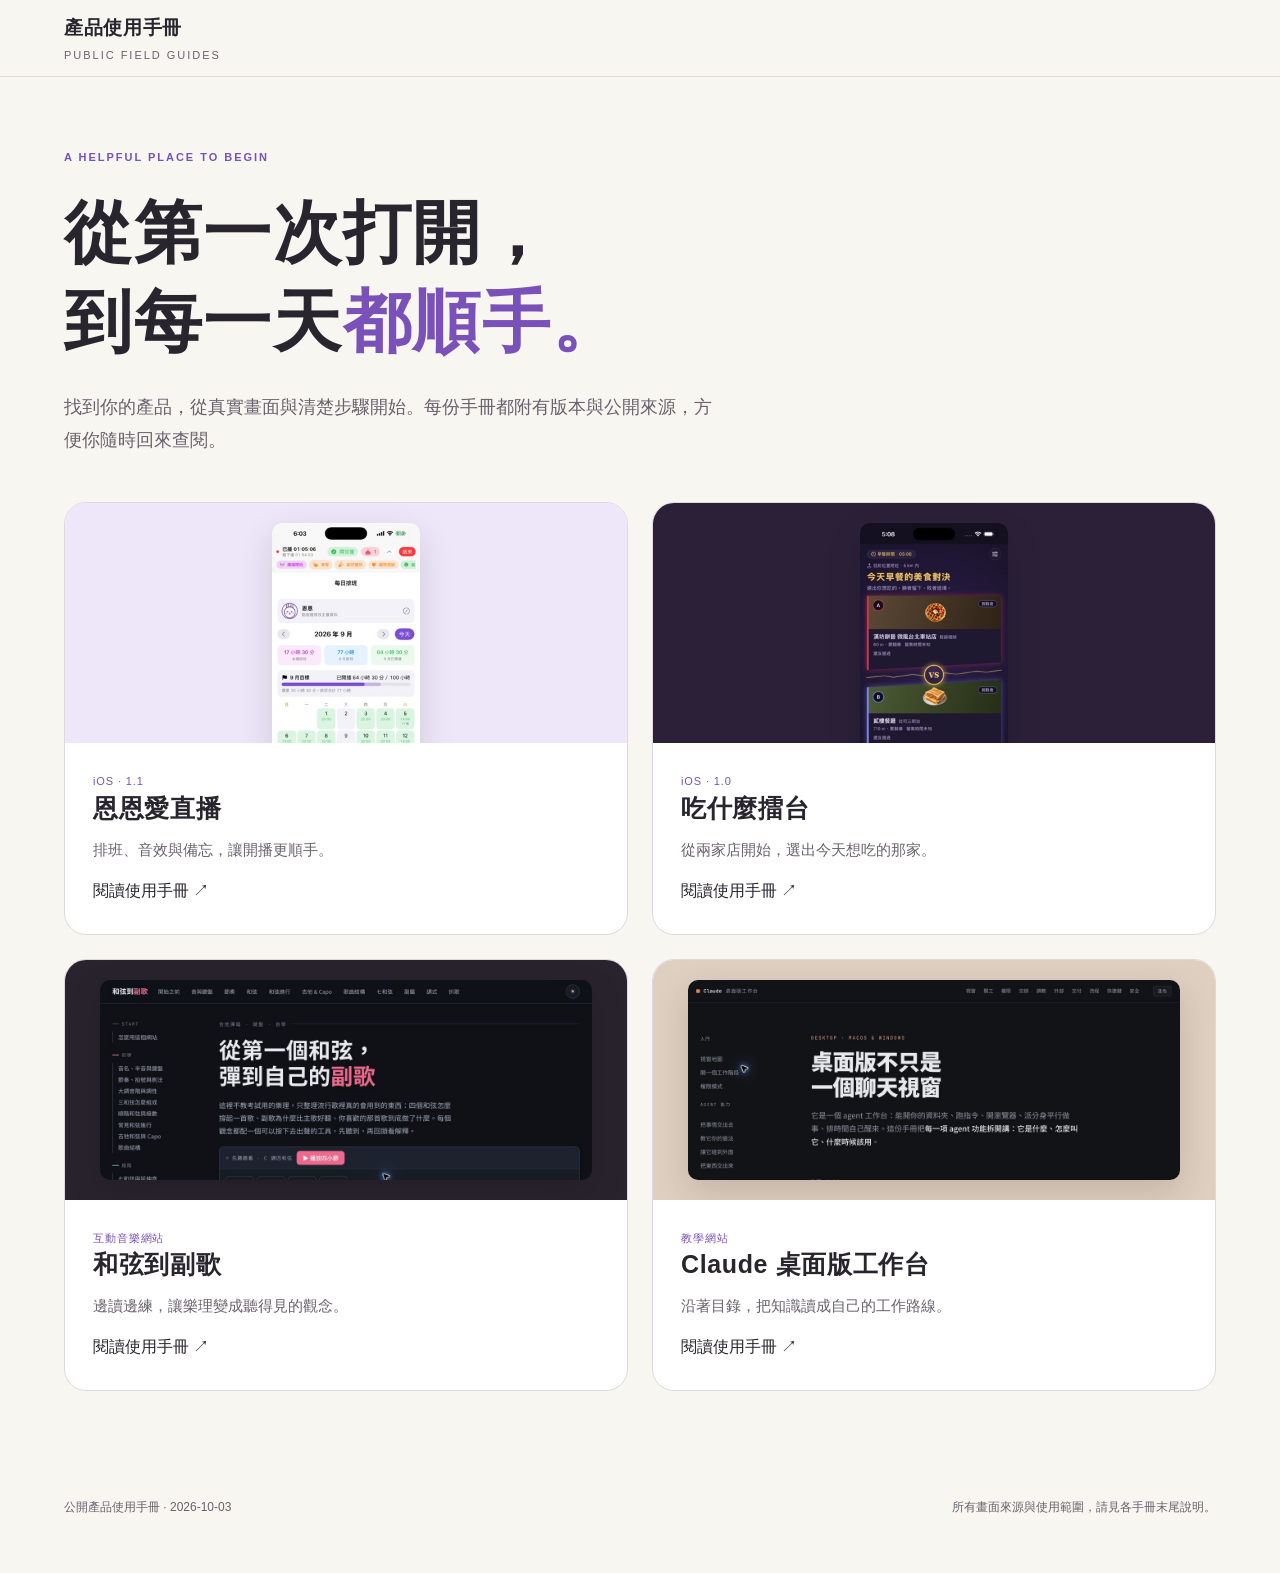
==== index.html @ d48c758a "Add illustrated manuals for four public products" ====
<!doctype html><html lang="zh-Hant"><head><meta charset="utf-8"><meta name="viewport" content="width=device-width,initial-scale=1"><title>公開產品使用手冊</title><link rel="stylesheet" href="assets/manual.css"></head><body class="index"><header><div class="wrap nav"><a class="brand" href="index.html">產品使用手冊<small>PUBLIC FIELD GUIDES</small></a></div></header><main class="wrap directory"><div class="eyebrow">A helpful place to begin</div><h1>從第一次打開，<br>到每一天<em>都順手。</em></h1><p>找到你的產品，從真實畫面與清楚步驟開始。每份手冊都附有版本與公開來源，方便你隨時回來查閱。</p><div class="directory-grid"><a class="product" href="livetools/user_manual.html"><div class="product-cover "><img src="livetools/assets/app-store-1.jpg" alt="恩恩愛直播公開產品畫面"></div><div class="product-body"><div class="pill">iOS · 1.1</div><h2>恩恩愛直播</h2><p>排班、音效與備忘，讓開播更順手。</p><span>閱讀使用手冊 ↗</span></div></a><a class="product" href="what-to-eat/user_manual.html"><div class="product-cover "><img src="what-to-eat/assets/app-store-1.jpg" alt="吃什麼擂台公開產品畫面"></div><div class="product-body"><div class="pill">iOS · 1.0</div><h2>吃什麼擂台</h2><p>從兩家店開始，選出今天想吃的那家。</p><span>閱讀使用手冊 ↗</span></div></a><a class="product" href="pop-music-site/user_manual.html"><div class="product-cover website"><img src="pop-music-site/assets/website-home.jpg" alt="和弦到副歌公開產品畫面"></div><div class="product-body"><div class="pill">互動音樂網站</div><h2>和弦到副歌</h2><p>邊讀邊練，讓樂理變成聽得見的觀念。</p><span>閱讀使用手冊 ↗</span></div></a><a class="product" href="claude-desktop-guide/user_manual.html"><div class="product-cover website"><img src="claude-desktop-guide/assets/website-home.jpg" alt="Claude 桌面版工作台公開產品畫面"></div><div class="product-body"><div class="pill">教學網站</div><h2>Claude 桌面版工作台</h2><p>沿著目錄，把知識讀成自己的工作路線。</p><span>閱讀使用手冊 ↗</span></div></a></div></main><footer class="wrap footer"><div>公開產品使用手冊 · 2026-10-03</div><div>所有畫面來源與使用範圍，請見各手冊末尾說明。</div></footer></body></html>
---- assets/manual.css ----
:root{--bg:#f8f6f1;--panel:#fff;--ink:#28252e;--muted:#69616d;--line:#ded9e1;--accent:#7951b8;--soft:#eee7f9;--button:#7951b8;--button-text:#fff;--radius:24px}*{box-sizing:border-box}html{scroll-behavior:smooth;scroll-padding-top:96px}body{margin:0;background:var(--bg);color:var(--ink);font:16px/1.85 -apple-system,BlinkMacSystemFont,"PingFang TC","Noto Sans TC",sans-serif}body.food{--bg:#161120;--panel:#21192f;--ink:#faf1dd;--muted:#c8bbd1;--line:#42334e;--accent:#f1c35b;--soft:#322438;--button:#f1c35b;--button-text:#261c30}body.music{--bg:#111219;--panel:#1b1e28;--ink:#f5f1ef;--muted:#bbbcc8;--line:#343540;--accent:#f07b9b;--soft:#33202d;--button:#f07b9b;--button-text:#20131a}body.guide{--bg:#f7f3eb;--panel:#fffdf8;--ink:#342d27;--muted:#6b6057;--line:#e0d6ca;--accent:#aa543b;--soft:#efdfd0;--button:#aa543b;--button-text:#fff}a{color:inherit;text-underline-offset:5px}a:hover{color:var(--accent)}a:focus-visible,summary:focus-visible{outline:3px solid var(--accent);outline-offset:5px}img{max-width:100%;height:auto;display:block}h1,h2,h3,p{margin:0}h1,h2,h3{line-height:1.3}h1{font-size:clamp(40px,5.3vw,70px);font-weight:650;letter-spacing:.025em}h1 em{font-style:normal;color:var(--accent)}h2{font-size:clamp(28px,3vw,42px);font-weight:600;letter-spacing:.025em}h3{font-size:22px;font-weight:600}p{color:var(--muted)}.wrap{max-width:1240px;margin:auto;padding:0 44px}.skip{position:absolute;left:12px;top:-80px}.skip:focus{top:12px;z-index:99;background:var(--panel);padding:8px}header{border-bottom:1px solid var(--line);background:var(--bg);position:sticky;top:0;z-index:10}.nav{display:flex;align-items:center;justify-content:space-between;min-height:76px;gap:20px}.brand{font-weight:700;text-decoration:none;font-size:19px;letter-spacing:.035em}.brand small{font-size:11px;font-weight:400;color:var(--muted);display:block;letter-spacing:.18em}.navlinks{display:flex;gap:24px;font-size:13px}.navlinks a{text-decoration:none}.eyebrow{font-size:11px;letter-spacing:.18em;font-weight:700;color:var(--accent);text-transform:uppercase;margin-bottom:22px}.hero{display:grid;grid-template-columns:1.25fr .75fr;gap:60px;align-items:center;padding:75px 0}.hero.wide{grid-template-columns:1fr;padding-bottom:50px;gap:35px}.hero.wide .lede{max-width:660px}.lede{max-width:520px;font-size:18px;margin-top:28px}.actions{display:flex;flex-wrap:wrap;align-items:center;gap:23px;margin-top:30px}.button{display:inline-block;border-radius:99px;background:var(--button);color:var(--button-text);text-decoration:none;padding:12px 23px;font-size:14px;font-weight:600}.button:hover{color:var(--button-text);filter:brightness(1.1)}.text-link{font-size:14px}.hero-stage{border-radius:180px 180px 26px 26px;background:linear-gradient(155deg,var(--soft),var(--panel));padding:30px;display:flex;justify-content:center;position:relative}.hero-stage:before{content:"✦";position:absolute;left:18px;top:35px;font-size:55px;color:var(--accent)}.phone{width:235px;border-radius:30px;overflow:hidden;border:5px solid var(--panel);box-shadow:0 25px 55px #0003}.hero-stage .phone{transform:rotate(3deg)}figure{margin:0}figcaption{font-size:12px;color:var(--muted);margin-top:16px;line-height:1.6}.meta{padding:22px 0;border-top:1px solid var(--line);border-bottom:1px solid var(--line);display:flex;gap:24px;justify-content:space-between;font-size:12px;color:var(--muted)}.meta strong{color:var(--ink)}.section{padding:76px 0;border-bottom:1px solid var(--line)}.section-title{display:flex;align-items:flex-end;justify-content:space-between;gap:45px;margin-bottom:35px}.section-title p{max-width:410px}.cards{display:grid;grid-template-columns:repeat(3,1fr);gap:20px}.card{padding:28px;background:var(--panel);border:1px solid var(--line);border-radius:var(--radius)}.card .num{font-size:12px;color:var(--accent);letter-spacing:.15em;margin-bottom:21px}.card h3{font-size:20px}.card p{margin-top:14px;font-size:15px}.flow{display:grid;grid-template-columns:.9fr 1.1fr;gap:70px;align-items:center;margin:55px 0}.flow.reverse{grid-template-columns:1.1fr .9fr}.flow.reverse figure{order:2}.shot{background:var(--soft);padding:30px;border-radius:var(--radius);display:flex;flex-direction:column;align-items:center}.shot .phone{width:245px}.flow p{margin-top:18px}.steps{list-style:none;counter-reset:step;padding:0;margin:24px 0}.steps li{counter-increment:step;border-bottom:1px solid var(--line);padding:13px 0 13px 42px;position:relative;font-size:15px}.steps li:before{content:counter(step);background:var(--soft);color:var(--accent);position:absolute;left:0;top:16px;width:25px;height:25px;line-height:25px;text-align:center;border-radius:50%;font-size:12px;font-weight:700}.note{background:var(--soft);border-left:3px solid var(--accent);padding:19px 23px;border-radius:0 12px 12px 0;font-size:14px;margin:25px 0 0}.feature-grid{display:grid;grid-template-columns:repeat(2,1fr);gap:20px}.feature-grid p{font-size:15px;margin-top:12px}.feature-grid h3{font-size:19px}.browser-shot{border:1px solid var(--line);border-radius:16px;overflow:hidden;box-shadow:0 24px 65px #0002}.browser-label{background:var(--panel);font-size:11px;color:var(--muted);padding:10px 16px;letter-spacing:.1em;border-bottom:1px solid var(--line)}.browser-shot img{width:100%}.wide-image{margin:30px 0}.reference{background:var(--soft);border-radius:var(--radius);padding:35px;margin-top:30px}.reference h3{margin-bottom:15px}.faq{max-width:880px}details{padding:22px 0;border-bottom:1px solid var(--line)}summary{font-size:18px;font-weight:600;cursor:pointer}details p{padding-top:16px;font-size:15px}.sources{font-size:13px;line-height:1.9}.sources p{margin:12px 0}.sources a{margin-right:18px}.footer{padding:35px 0 55px;display:flex;justify-content:space-between;gap:25px;font-size:12px;color:var(--muted)}.footer strong{font-size:15px;color:var(--ink)}.directory{padding:70px 0}.directory h1{max-width:820px}.directory>p{font-size:18px;margin:25px 0 45px;max-width:660px}.directory-grid{display:grid;grid-template-columns:1fr 1fr;gap:24px}.product{border:1px solid var(--line);border-radius:22px;background:var(--panel);overflow:hidden;text-decoration:none}.product-cover{height:240px;background:var(--soft);overflow:hidden;padding:20px 35px;display:flex;justify-content:center}.product-cover img{object-fit:cover;object-position:top;max-width:100%;height:320px;box-shadow:0 12px 35px #0002;border-radius:10px}.product-cover.website img{width:100%;height:100%;object-fit:cover;object-position:top}.product-body{padding:28px}.product-body h2{font-size:25px}.product-body p{font-size:15px;margin:12px 0}.pill{font-size:11px;letter-spacing:.08em;color:var(--accent)}.index .product:nth-child(2){--soft:#2b2038}.index .product:nth-child(3){--soft:#29232e}.index .product:nth-child(4){--soft:#dfcfc0}@media(max-width:760px){.wrap{padding:0 22px}.nav{padding-top:12px;padding-bottom:12px;min-height:84px;flex-wrap:wrap;gap:10px}.navlinks{gap:21px;font-size:12px}.brand{font-size:17px}.brand small{display:inline;margin-left:8px;font-size:10px}.hero{grid-template-columns:1fr;padding:50px 0;gap:35px}h1{font-size:44px}.hero-stage{max-width:360px;width:100%;margin:auto}.hero-stage .phone{width:215px}.lede{font-size:17px}.meta{flex-direction:column;gap:8px}.section{padding:55px 0}.section-title{display:block}.section-title p{margin-top:20px}.cards,.feature-grid,.directory-grid{grid-template-columns:1fr}.flow,.flow.reverse{grid-template-columns:1fr;gap:28px;margin:40px 0}.flow.reverse figure{order:0}.card{padding:25px}.shot{padding:26px}.footer{flex-direction:column}.browser-label{font-size:9px}.reference{padding:25px}.directory{padding-top:50px}.product-cover{height:230px}.sources a{display:inline-block;margin-bottom:10px}.hero.wide{padding-bottom:40px}}@media(prefers-reduced-motion:reduce){html{scroll-behavior:auto}}@media print{header,.actions,.navlinks{display:none}.section{padding:25px 0}.hero{padding:20px 0}.card,.flow,figure{break-inside:avoid}body{background:#fff;color:#111}.phone{width:150px}}
.wrap.directory,.wrap.footer{padding-left:44px;padding-right:44px}@media(max-width:760px){.wrap.directory,.wrap.footer{padding-left:22px;padding-right:22px}}
@media(max-width:760px){h1{font-size:38px;text-wrap:balance}}
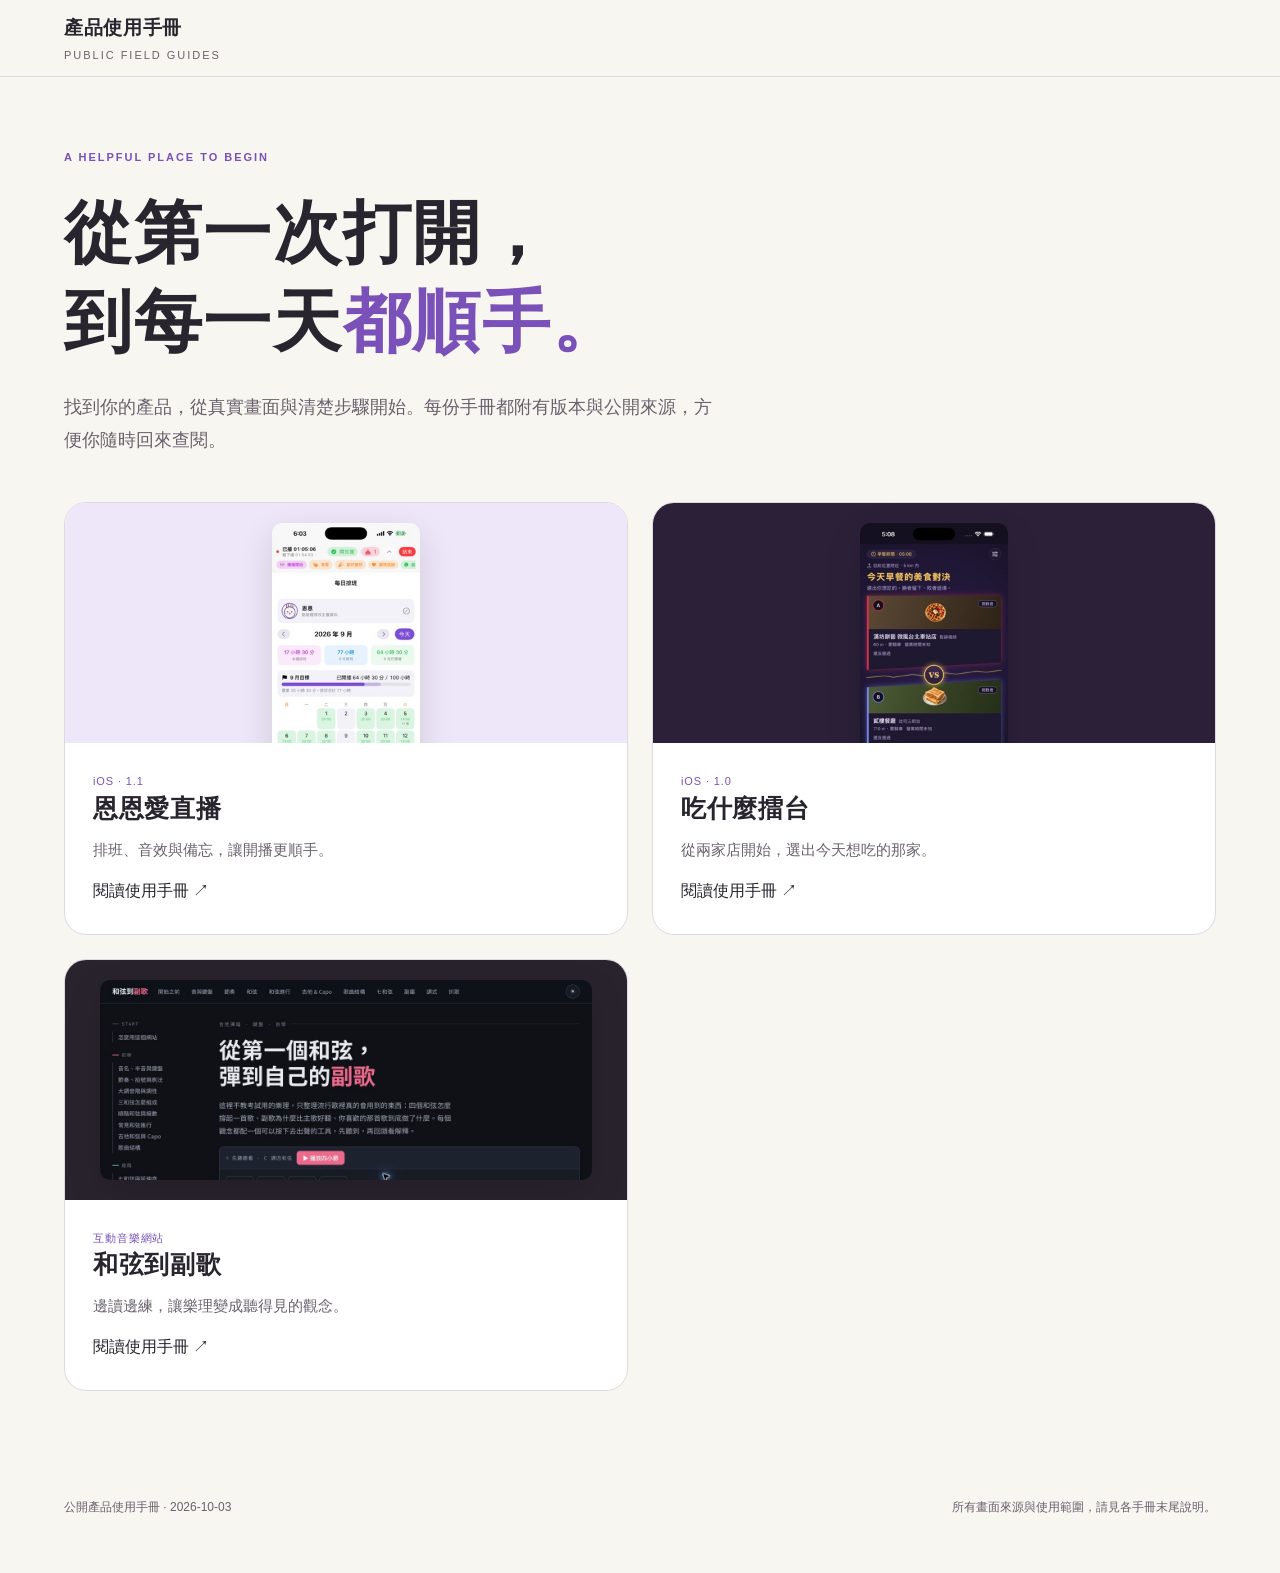
==== commit b4b52499: "Exclude unrelated Claude tutorial from published product manuals" ====
--- a/index.html
+++ b/index.html
@@ -1 +1 @@
-<!doctype html><html lang="zh-Hant"><head><meta charset="utf-8"><meta name="viewport" content="width=device-width,initial-scale=1"><title>公開產品使用手冊</title><link rel="stylesheet" href="assets/manual.css"></head><body class="index"><header><div class="wrap nav"><a class="brand" href="index.html">產品使用手冊<small>PUBLIC FIELD GUIDES</small></a></div></header><main class="wrap directory"><div class="eyebrow">A helpful place to begin</div><h1>從第一次打開，<br>到每一天<em>都順手。</em></h1><p>找到你的產品，從真實畫面與清楚步驟開始。每份手冊都附有版本與公開來源，方便你隨時回來查閱。</p><div class="directory-grid"><a class="product" href="livetools/user_manual.html"><div class="product-cover "><img src="livetools/assets/app-store-1.jpg" alt="恩恩愛直播公開產品畫面"></div><div class="product-body"><div class="pill">iOS · 1.1</div><h2>恩恩愛直播</h2><p>排班、音效與備忘，讓開播更順手。</p><span>閱讀使用手冊 ↗</span></div></a><a class="product" href="what-to-eat/user_manual.html"><div class="product-cover "><img src="what-to-eat/assets/app-store-1.jpg" alt="吃什麼擂台公開產品畫面"></div><div class="product-body"><div class="pill">iOS · 1.0</div><h2>吃什麼擂台</h2><p>從兩家店開始，選出今天想吃的那家。</p><span>閱讀使用手冊 ↗</span></div></a><a class="product" href="pop-music-site/user_manual.html"><div class="product-cover website"><img src="pop-music-site/assets/website-home.jpg" alt="和弦到副歌公開產品畫面"></div><div class="product-body"><div class="pill">互動音樂網站</div><h2>和弦到副歌</h2><p>邊讀邊練，讓樂理變成聽得見的觀念。</p><span>閱讀使用手冊 ↗</span></div></a><a class="product" href="claude-desktop-guide/user_manual.html"><div class="product-cover website"><img src="claude-desktop-guide/assets/website-home.jpg" alt="Claude 桌面版工作台公開產品畫面"></div><div class="product-body"><div class="pill">教學網站</div><h2>Claude 桌面版工作台</h2><p>沿著目錄，把知識讀成自己的工作路線。</p><span>閱讀使用手冊 ↗</span></div></a></div></main><footer class="wrap footer"><div>公開產品使用手冊 · 2026-10-03</div><div>所有畫面來源與使用範圍，請見各手冊末尾說明。</div></footer></body></html>+<!doctype html><html lang="zh-Hant"><head><meta charset="utf-8"><meta name="viewport" content="width=device-width,initial-scale=1"><title>公開產品使用手冊</title><link rel="stylesheet" href="assets/manual.css"></head><body class="index"><header><div class="wrap nav"><a class="brand" href="index.html">產品使用手冊<small>PUBLIC FIELD GUIDES</small></a></div></header><main class="wrap directory"><div class="eyebrow">A helpful place to begin</div><h1>從第一次打開，<br>到每一天<em>都順手。</em></h1><p>找到你的產品，從真實畫面與清楚步驟開始。每份手冊都附有版本與公開來源，方便你隨時回來查閱。</p><div class="directory-grid"><a class="product" href="livetools/user_manual.html"><div class="product-cover "><img src="livetools/assets/app-store-1.jpg" alt="恩恩愛直播公開產品畫面"></div><div class="product-body"><div class="pill">iOS · 1.1</div><h2>恩恩愛直播</h2><p>排班、音效與備忘，讓開播更順手。</p><span>閱讀使用手冊 ↗</span></div></a><a class="product" href="what-to-eat/user_manual.html"><div class="product-cover "><img src="what-to-eat/assets/app-store-1.jpg" alt="吃什麼擂台公開產品畫面"></div><div class="product-body"><div class="pill">iOS · 1.0</div><h2>吃什麼擂台</h2><p>從兩家店開始，選出今天想吃的那家。</p><span>閱讀使用手冊 ↗</span></div></a><a class="product" href="pop-music-site/user_manual.html"><div class="product-cover website"><img src="pop-music-site/assets/website-home.jpg" alt="和弦到副歌公開產品畫面"></div><div class="product-body"><div class="pill">互動音樂網站</div><h2>和弦到副歌</h2><p>邊讀邊練，讓樂理變成聽得見的觀念。</p><span>閱讀使用手冊 ↗</span></div></a></div></main><footer class="wrap footer"><div>公開產品使用手冊 · 2026-10-03</div><div>所有畫面來源與使用範圍，請見各手冊末尾說明。</div></footer></body></html>
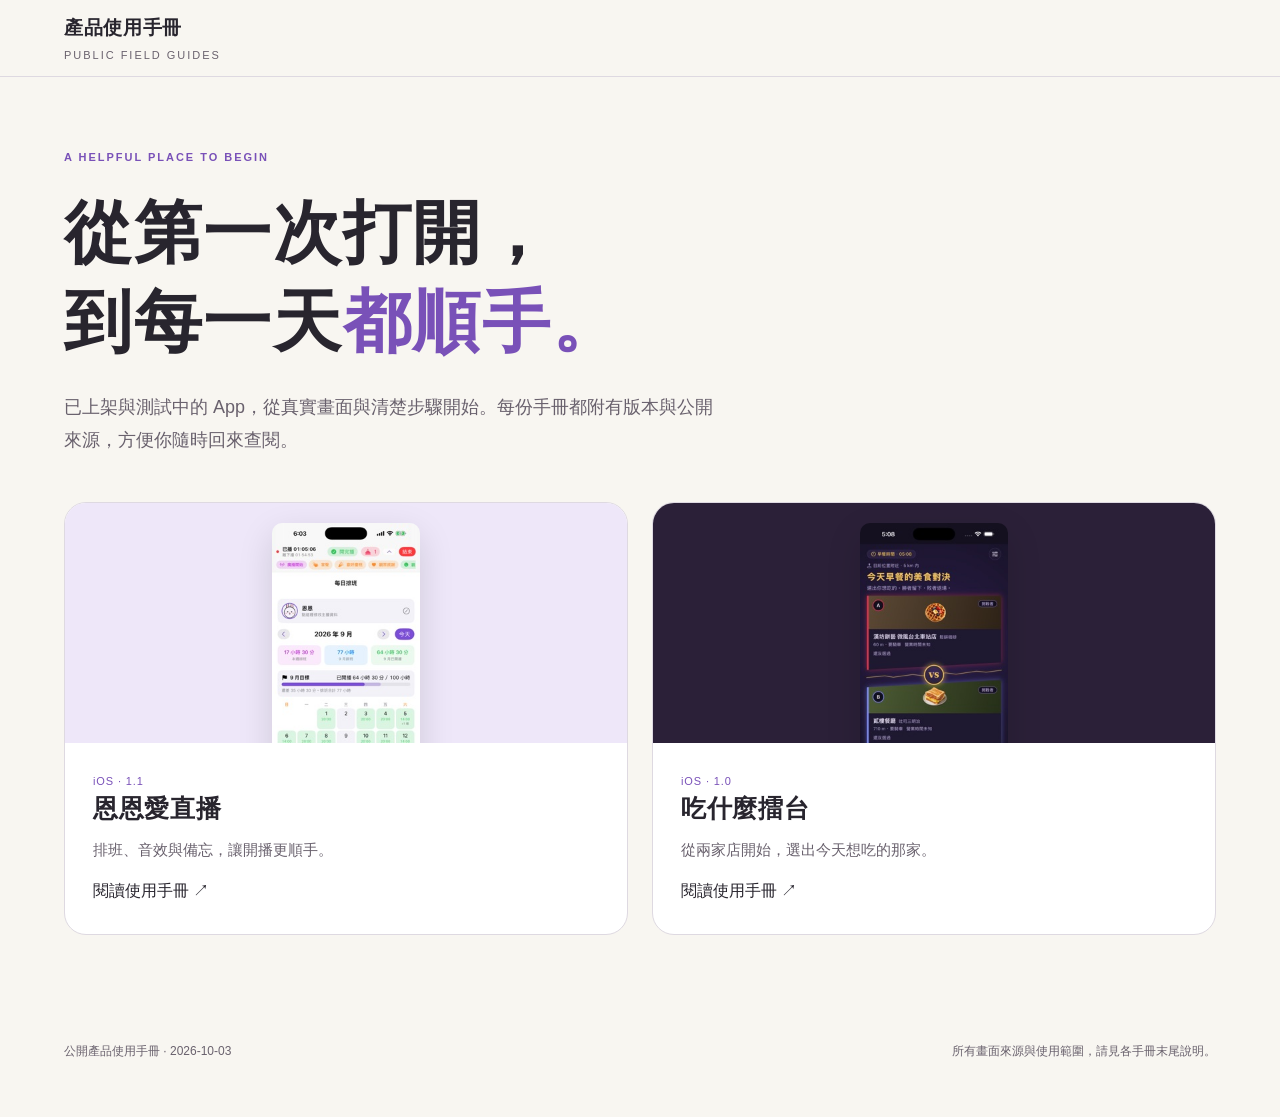
==== commit bfcf7408: "Limit published catalog to App Store and TestFlight apps" ====
--- a/index.html
+++ b/index.html
@@ -1 +1 @@
-<!doctype html><html lang="zh-Hant"><head><meta charset="utf-8"><meta name="viewport" content="width=device-width,initial-scale=1"><title>公開產品使用手冊</title><link rel="stylesheet" href="assets/manual.css"></head><body class="index"><header><div class="wrap nav"><a class="brand" href="index.html">產品使用手冊<small>PUBLIC FIELD GUIDES</small></a></div></header><main class="wrap directory"><div class="eyebrow">A helpful place to begin</div><h1>從第一次打開，<br>到每一天<em>都順手。</em></h1><p>找到你的產品，從真實畫面與清楚步驟開始。每份手冊都附有版本與公開來源，方便你隨時回來查閱。</p><div class="directory-grid"><a class="product" href="livetools/user_manual.html"><div class="product-cover "><img src="livetools/assets/app-store-1.jpg" alt="恩恩愛直播公開產品畫面"></div><div class="product-body"><div class="pill">iOS · 1.1</div><h2>恩恩愛直播</h2><p>排班、音效與備忘，讓開播更順手。</p><span>閱讀使用手冊 ↗</span></div></a><a class="product" href="what-to-eat/user_manual.html"><div class="product-cover "><img src="what-to-eat/assets/app-store-1.jpg" alt="吃什麼擂台公開產品畫面"></div><div class="product-body"><div class="pill">iOS · 1.0</div><h2>吃什麼擂台</h2><p>從兩家店開始，選出今天想吃的那家。</p><span>閱讀使用手冊 ↗</span></div></a><a class="product" href="pop-music-site/user_manual.html"><div class="product-cover website"><img src="pop-music-site/assets/website-home.jpg" alt="和弦到副歌公開產品畫面"></div><div class="product-body"><div class="pill">互動音樂網站</div><h2>和弦到副歌</h2><p>邊讀邊練，讓樂理變成聽得見的觀念。</p><span>閱讀使用手冊 ↗</span></div></a></div></main><footer class="wrap footer"><div>公開產品使用手冊 · 2026-10-03</div><div>所有畫面來源與使用範圍，請見各手冊末尾說明。</div></footer></body></html>+<!doctype html><html lang="zh-Hant"><head><meta charset="utf-8"><meta name="viewport" content="width=device-width,initial-scale=1"><title>公開產品使用手冊</title><link rel="stylesheet" href="assets/manual.css"></head><body class="index"><header><div class="wrap nav"><a class="brand" href="index.html">產品使用手冊<small>PUBLIC FIELD GUIDES</small></a></div></header><main class="wrap directory"><div class="eyebrow">A helpful place to begin</div><h1>從第一次打開，<br>到每一天<em>都順手。</em></h1><p>已上架與測試中的 App，從真實畫面與清楚步驟開始。每份手冊都附有版本與公開來源，方便你隨時回來查閱。</p><div class="directory-grid"><a class="product" href="livetools/user_manual.html"><div class="product-cover "><img src="livetools/assets/app-store-1.jpg" alt="恩恩愛直播公開產品畫面"></div><div class="product-body"><div class="pill">iOS · 1.1</div><h2>恩恩愛直播</h2><p>排班、音效與備忘，讓開播更順手。</p><span>閱讀使用手冊 ↗</span></div></a><a class="product" href="what-to-eat/user_manual.html"><div class="product-cover "><img src="what-to-eat/assets/app-store-1.jpg" alt="吃什麼擂台公開產品畫面"></div><div class="product-body"><div class="pill">iOS · 1.0</div><h2>吃什麼擂台</h2><p>從兩家店開始，選出今天想吃的那家。</p><span>閱讀使用手冊 ↗</span></div></a></div></main><footer class="wrap footer"><div>公開產品使用手冊 · 2026-10-03</div><div>所有畫面來源與使用範圍，請見各手冊末尾說明。</div></footer></body></html>
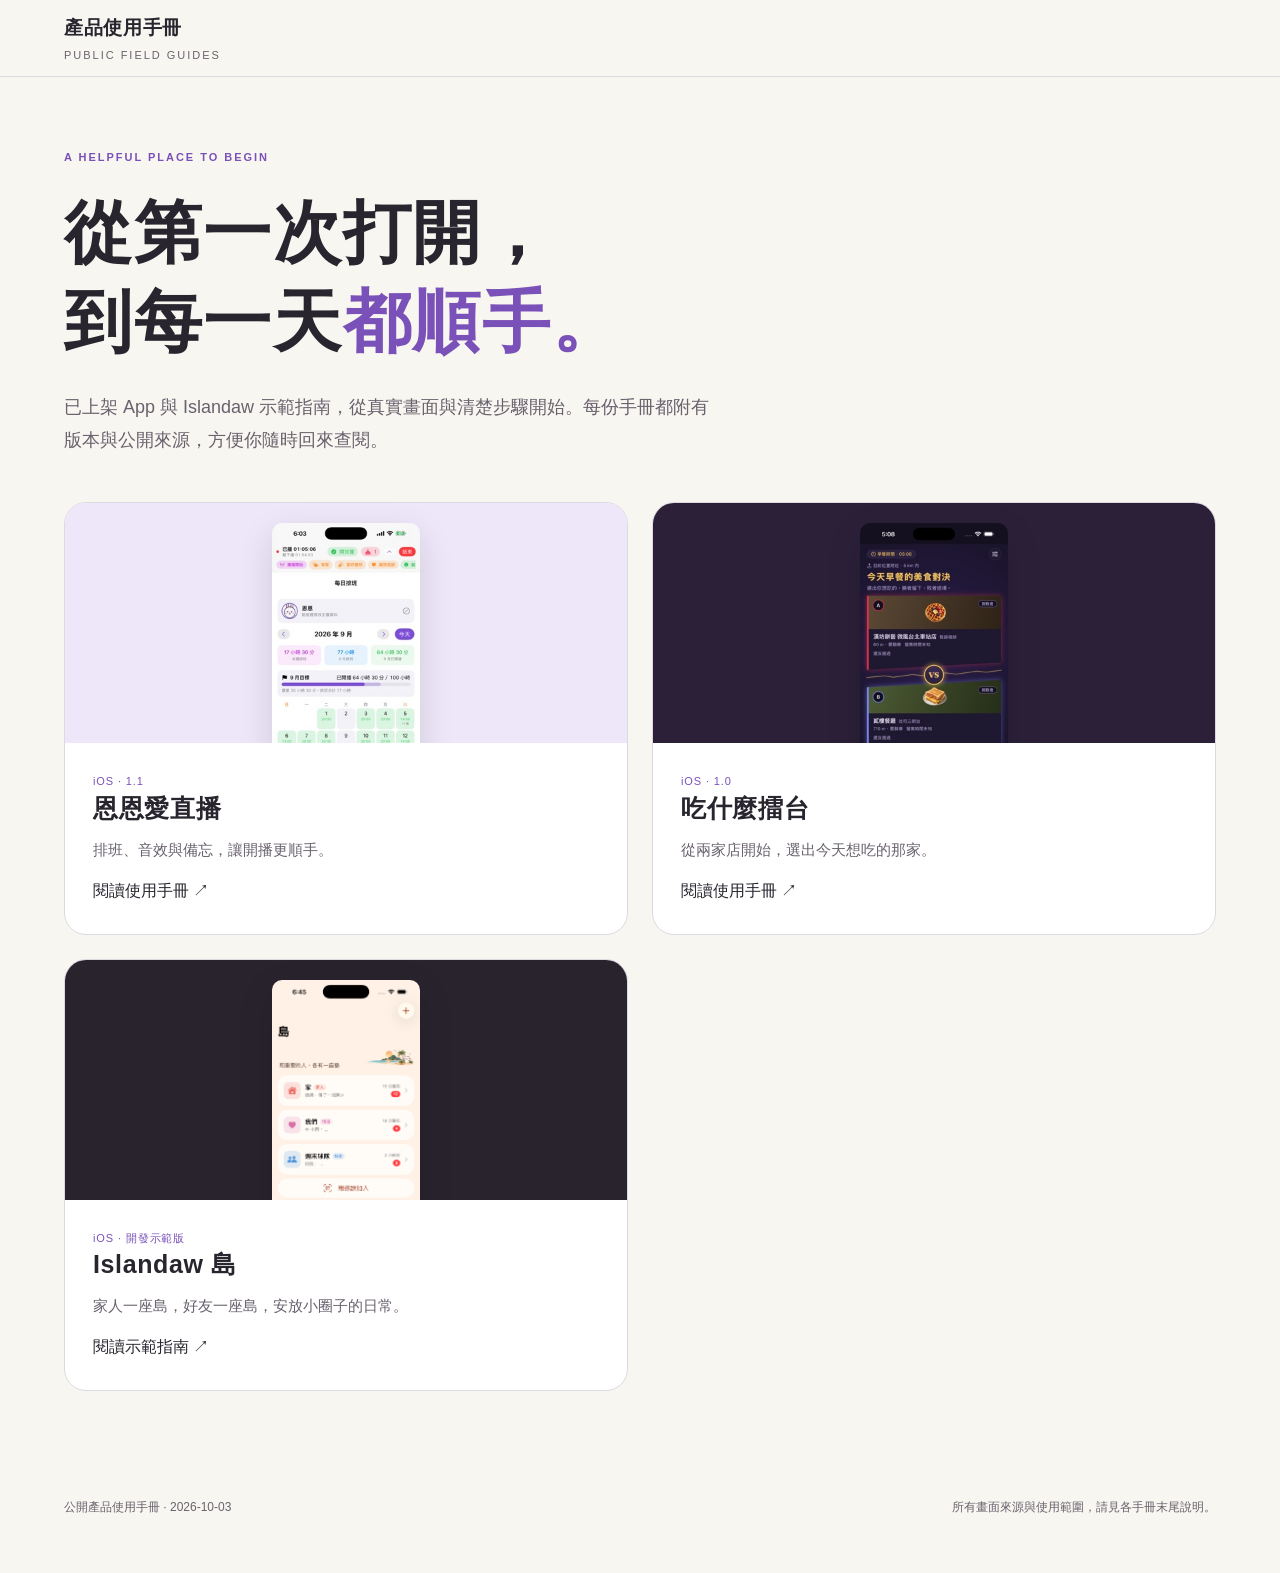
==== commit 861e44dd: "Add Islandaw demo manual with real simulator screenshots" ====
--- a/index.html
+++ b/index.html
@@ -1 +1 @@
-<!doctype html><html lang="zh-Hant"><head><meta charset="utf-8"><meta name="viewport" content="width=device-width,initial-scale=1"><title>公開產品使用手冊</title><link rel="stylesheet" href="assets/manual.css"></head><body class="index"><header><div class="wrap nav"><a class="brand" href="index.html">產品使用手冊<small>PUBLIC FIELD GUIDES</small></a></div></header><main class="wrap directory"><div class="eyebrow">A helpful place to begin</div><h1>從第一次打開，<br>到每一天<em>都順手。</em></h1><p>已上架與測試中的 App，從真實畫面與清楚步驟開始。每份手冊都附有版本與公開來源，方便你隨時回來查閱。</p><div class="directory-grid"><a class="product" href="livetools/user_manual.html"><div class="product-cover "><img src="livetools/assets/app-store-1.jpg" alt="恩恩愛直播公開產品畫面"></div><div class="product-body"><div class="pill">iOS · 1.1</div><h2>恩恩愛直播</h2><p>排班、音效與備忘，讓開播更順手。</p><span>閱讀使用手冊 ↗</span></div></a><a class="product" href="what-to-eat/user_manual.html"><div class="product-cover "><img src="what-to-eat/assets/app-store-1.jpg" alt="吃什麼擂台公開產品畫面"></div><div class="product-body"><div class="pill">iOS · 1.0</div><h2>吃什麼擂台</h2><p>從兩家店開始，選出今天想吃的那家。</p><span>閱讀使用手冊 ↗</span></div></a></div></main><footer class="wrap footer"><div>公開產品使用手冊 · 2026-10-03</div><div>所有畫面來源與使用範圍，請見各手冊末尾說明。</div></footer></body></html>+<!doctype html><html lang="zh-Hant"><head><meta charset="utf-8"><meta name="viewport" content="width=device-width,initial-scale=1"><title>公開產品使用手冊</title><link rel="stylesheet" href="assets/manual.css"></head><body class="index"><header><div class="wrap nav"><a class="brand" href="index.html">產品使用手冊<small>PUBLIC FIELD GUIDES</small></a></div></header><main class="wrap directory"><div class="eyebrow">A helpful place to begin</div><h1>從第一次打開，<br>到每一天<em>都順手。</em></h1><p>已上架 App 與 Islandaw 示範指南，從真實畫面與清楚步驟開始。每份手冊都附有版本與公開來源，方便你隨時回來查閱。</p><div class="directory-grid"><a class="product" href="livetools/user_manual.html"><div class="product-cover "><img src="livetools/assets/app-store-1.jpg" alt="恩恩愛直播公開產品畫面"></div><div class="product-body"><div class="pill">iOS · 1.1</div><h2>恩恩愛直播</h2><p>排班、音效與備忘，讓開播更順手。</p><span>閱讀使用手冊 ↗</span></div></a><a class="product" href="what-to-eat/user_manual.html"><div class="product-cover "><img src="what-to-eat/assets/app-store-1.jpg" alt="吃什麼擂台公開產品畫面"></div><div class="product-body"><div class="pill">iOS · 1.0</div><h2>吃什麼擂台</h2><p>從兩家店開始，選出今天想吃的那家。</p><span>閱讀使用手冊 ↗</span></div></a><a class="product" href="islandaw/user_manual.html"><div class="product-cover"><img src="islandaw/assets/islands.png" alt="Islandaw 島列表示範畫面"></div><div class="product-body"><div class="pill">iOS · 開發示範版</div><h2>Islandaw 島</h2><p>家人一座島，好友一座島，安放小圈子的日常。</p><span>閱讀示範指南 ↗</span></div></a></div></main><footer class="wrap footer"><div>公開產品使用手冊 · 2026-10-03</div><div>所有畫面來源與使用範圍，請見各手冊末尾說明。</div></footer></body></html>
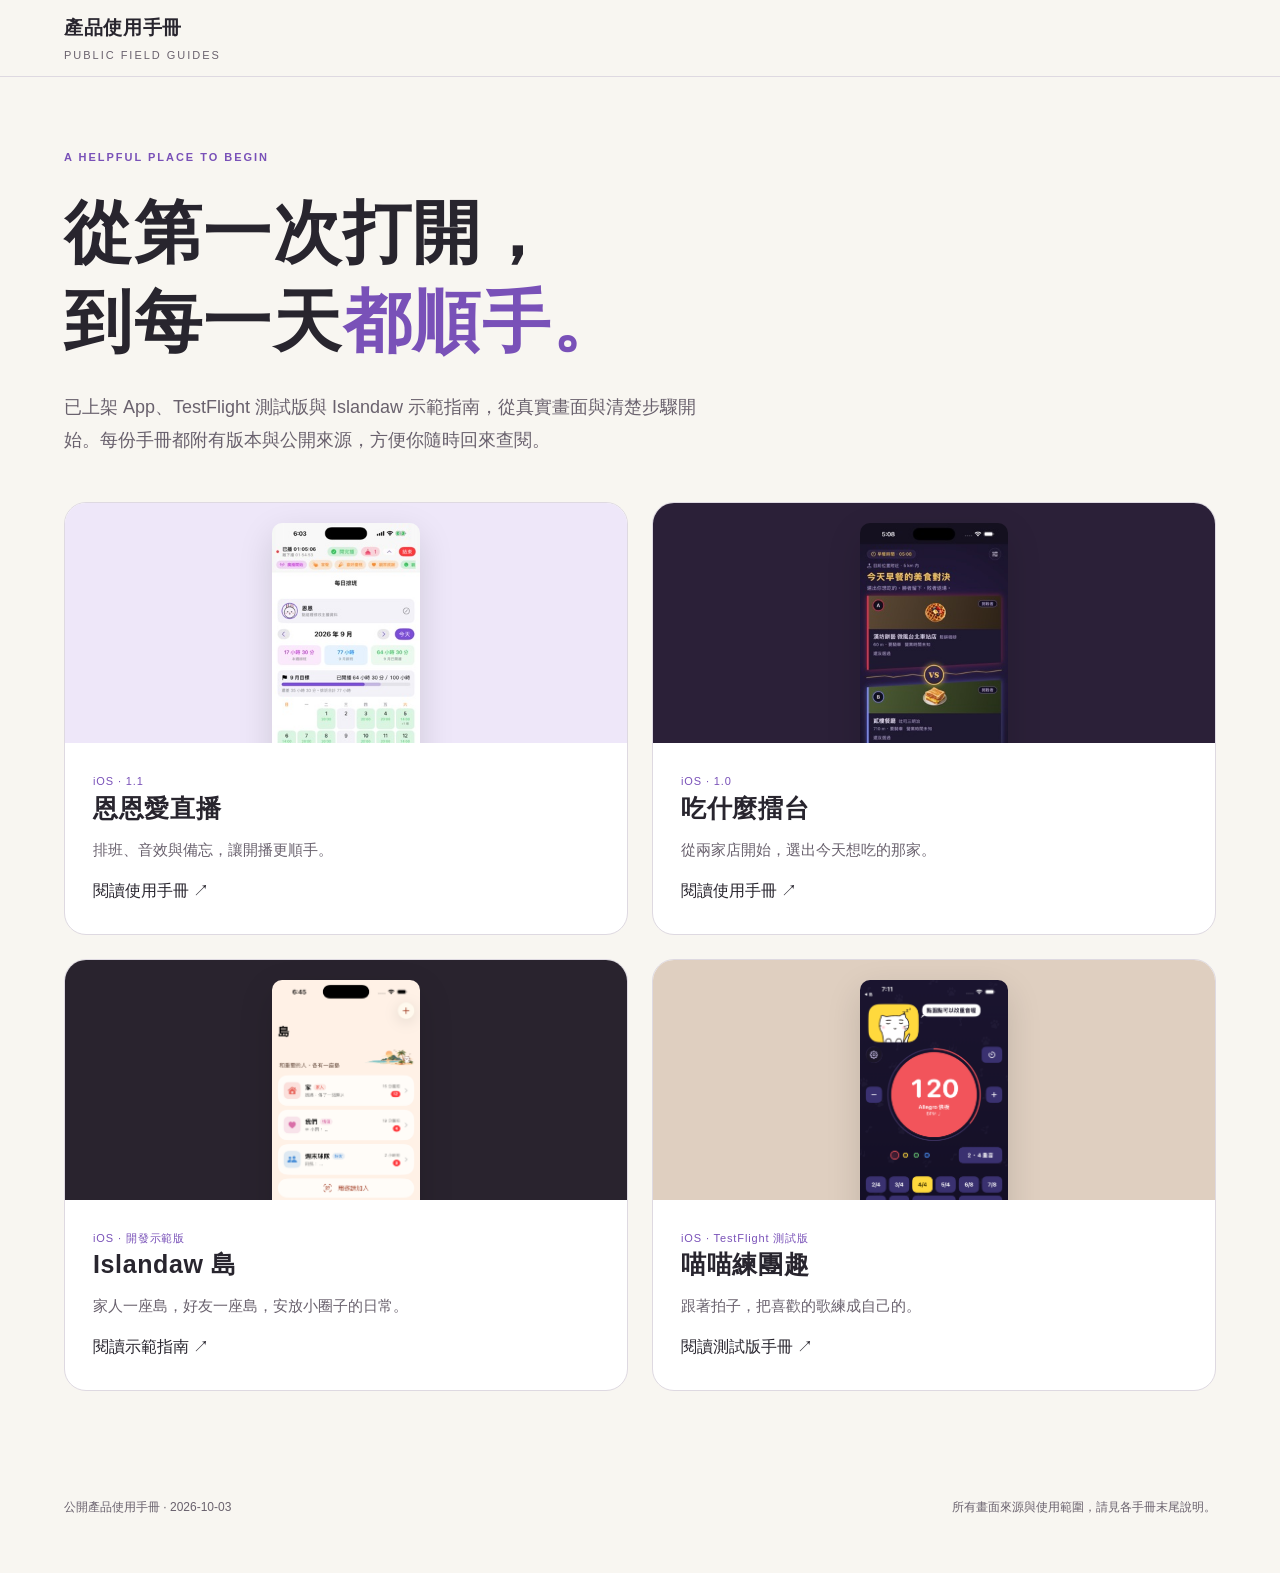
==== commit dbe0a5da: "Publish HelloMusic TestFlight guide with verified beta screenshots" ====
--- a/index.html
+++ b/index.html
@@ -1 +1 @@
-<!doctype html><html lang="zh-Hant"><head><meta charset="utf-8"><meta name="viewport" content="width=device-width,initial-scale=1"><title>公開產品使用手冊</title><link rel="stylesheet" href="assets/manual.css"></head><body class="index"><header><div class="wrap nav"><a class="brand" href="index.html">產品使用手冊<small>PUBLIC FIELD GUIDES</small></a></div></header><main class="wrap directory"><div class="eyebrow">A helpful place to begin</div><h1>從第一次打開，<br>到每一天<em>都順手。</em></h1><p>已上架 App 與 Islandaw 示範指南，從真實畫面與清楚步驟開始。每份手冊都附有版本與公開來源，方便你隨時回來查閱。</p><div class="directory-grid"><a class="product" href="livetools/user_manual.html"><div class="product-cover "><img src="livetools/assets/app-store-1.jpg" alt="恩恩愛直播公開產品畫面"></div><div class="product-body"><div class="pill">iOS · 1.1</div><h2>恩恩愛直播</h2><p>排班、音效與備忘，讓開播更順手。</p><span>閱讀使用手冊 ↗</span></div></a><a class="product" href="what-to-eat/user_manual.html"><div class="product-cover "><img src="what-to-eat/assets/app-store-1.jpg" alt="吃什麼擂台公開產品畫面"></div><div class="product-body"><div class="pill">iOS · 1.0</div><h2>吃什麼擂台</h2><p>從兩家店開始，選出今天想吃的那家。</p><span>閱讀使用手冊 ↗</span></div></a><a class="product" href="islandaw/user_manual.html"><div class="product-cover"><img src="islandaw/assets/islands.png" alt="Islandaw 島列表示範畫面"></div><div class="product-body"><div class="pill">iOS · 開發示範版</div><h2>Islandaw 島</h2><p>家人一座島，好友一座島，安放小圈子的日常。</p><span>閱讀示範指南 ↗</span></div></a></div></main><footer class="wrap footer"><div>公開產品使用手冊 · 2026-10-03</div><div>所有畫面來源與使用範圍，請見各手冊末尾說明。</div></footer></body></html>+<!doctype html><html lang="zh-Hant"><head><meta charset="utf-8"><meta name="viewport" content="width=device-width,initial-scale=1"><title>公開產品使用手冊</title><link rel="stylesheet" href="assets/manual.css"></head><body class="index"><header><div class="wrap nav"><a class="brand" href="index.html">產品使用手冊<small>PUBLIC FIELD GUIDES</small></a></div></header><main class="wrap directory"><div class="eyebrow">A helpful place to begin</div><h1>從第一次打開，<br>到每一天<em>都順手。</em></h1><p>已上架 App、TestFlight 測試版與 Islandaw 示範指南，從真實畫面與清楚步驟開始。每份手冊都附有版本與公開來源，方便你隨時回來查閱。</p><div class="directory-grid"><a class="product" href="livetools/user_manual.html"><div class="product-cover "><img src="livetools/assets/app-store-1.jpg" alt="恩恩愛直播公開產品畫面"></div><div class="product-body"><div class="pill">iOS · 1.1</div><h2>恩恩愛直播</h2><p>排班、音效與備忘，讓開播更順手。</p><span>閱讀使用手冊 ↗</span></div></a><a class="product" href="what-to-eat/user_manual.html"><div class="product-cover "><img src="what-to-eat/assets/app-store-1.jpg" alt="吃什麼擂台公開產品畫面"></div><div class="product-body"><div class="pill">iOS · 1.0</div><h2>吃什麼擂台</h2><p>從兩家店開始，選出今天想吃的那家。</p><span>閱讀使用手冊 ↗</span></div></a><a class="product" href="islandaw/user_manual.html"><div class="product-cover"><img src="islandaw/assets/islands.png" alt="Islandaw 島列表示範畫面"></div><div class="product-body"><div class="pill">iOS · 開發示範版</div><h2>Islandaw 島</h2><p>家人一座島，好友一座島，安放小圈子的日常。</p><span>閱讀示範指南 ↗</span></div></a><a class="product" href="hellomusic/user_manual.html"><div class="product-cover"><img src="hellomusic/assets/metronome.png" alt="喵喵練團趣測試版節拍器畫面"></div><div class="product-body"><div class="pill">iOS · TestFlight 測試版</div><h2>喵喵練團趣</h2><p>跟著拍子，把喜歡的歌練成自己的。</p><span>閱讀測試版手冊 ↗</span></div></a></div></main><footer class="wrap footer"><div>公開產品使用手冊 · 2026-10-03</div><div>所有畫面來源與使用範圍，請見各手冊末尾說明。</div></footer></body></html>
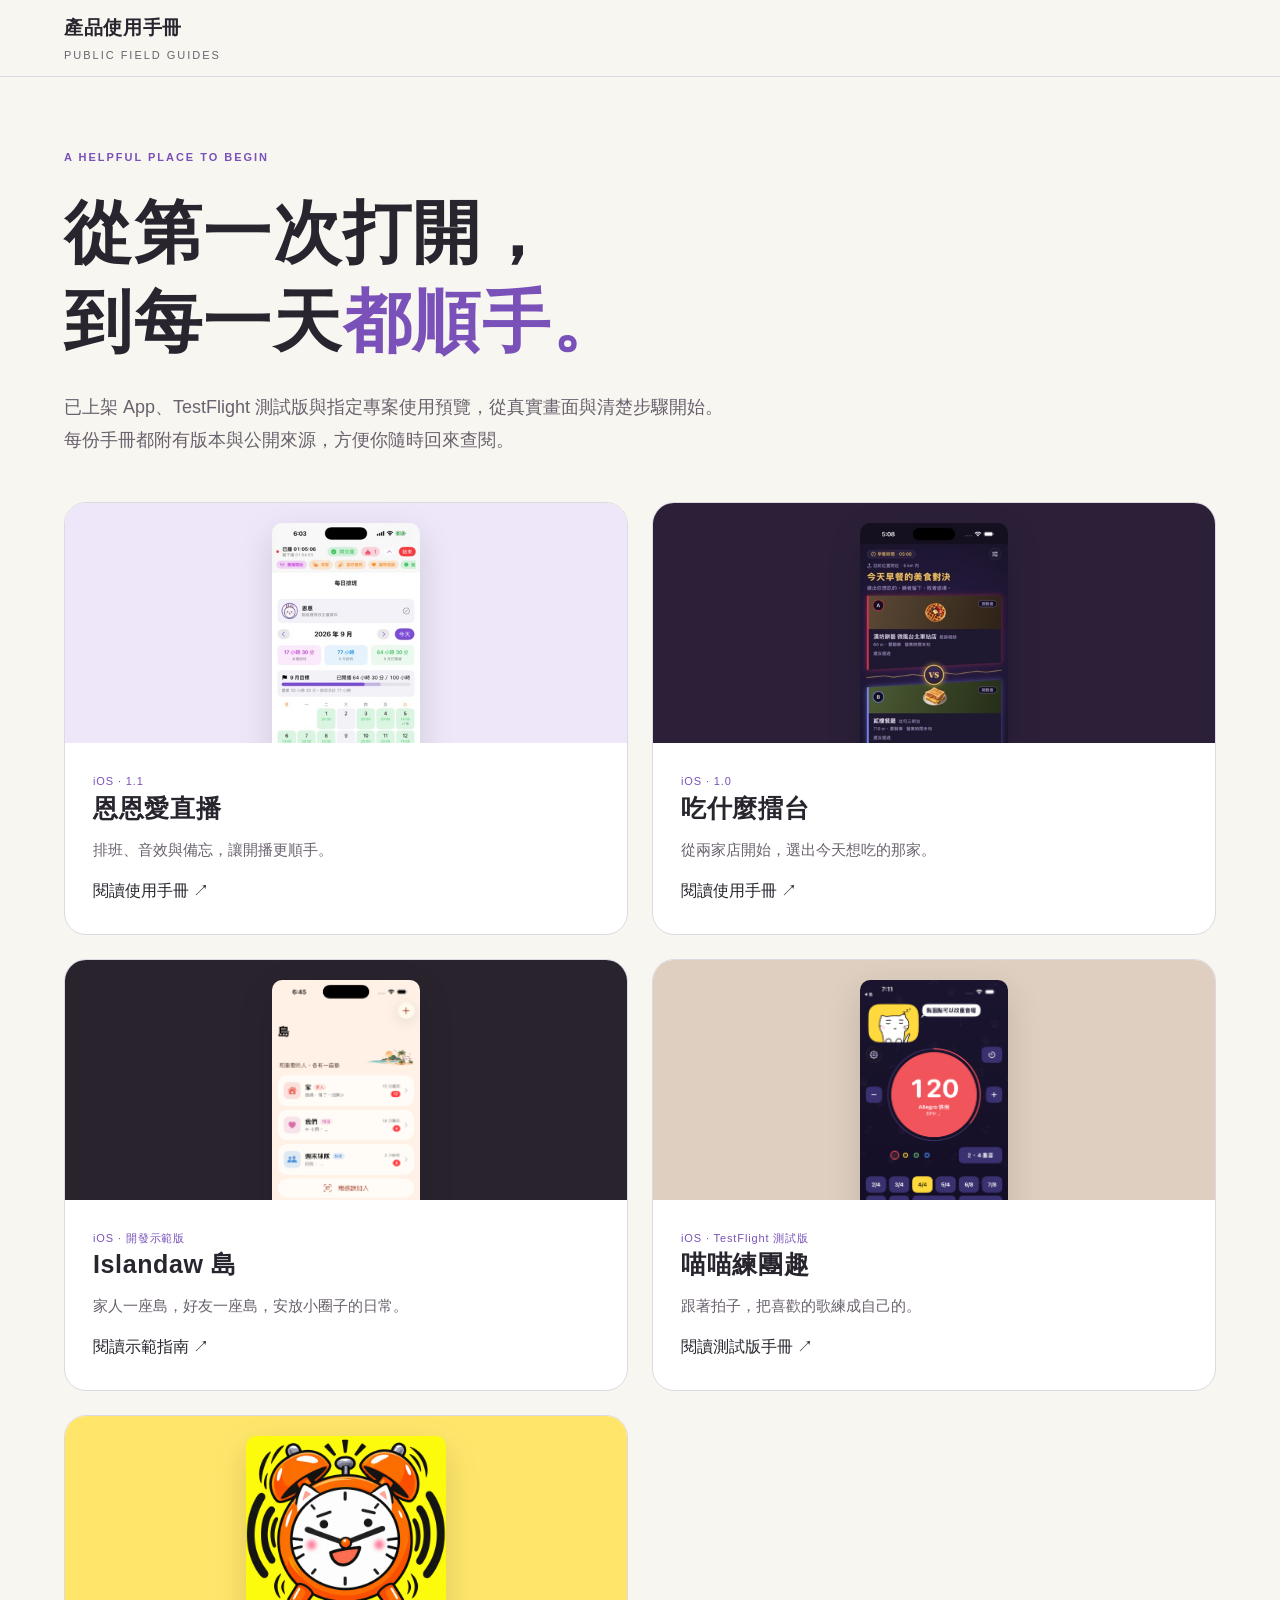
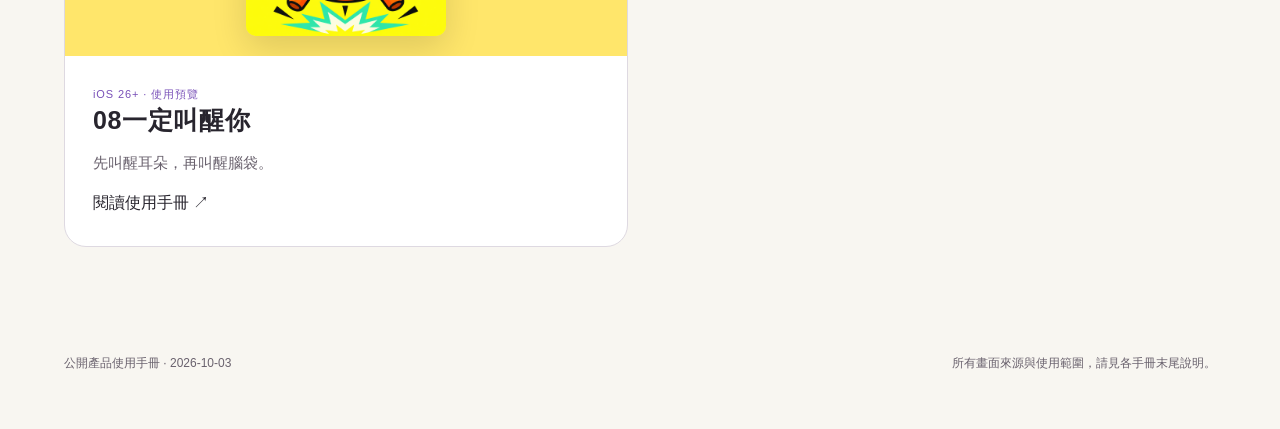
==== commit 4d6280a0: "Add 08 WakeUpAlarm manual with approved cat icon and real screenshots" ====
--- a/index.html
+++ b/index.html
@@ -1 +1 @@
-<!doctype html><html lang="zh-Hant"><head><meta charset="utf-8"><meta name="viewport" content="width=device-width,initial-scale=1"><title>公開產品使用手冊</title><link rel="stylesheet" href="assets/manual.css"></head><body class="index"><header><div class="wrap nav"><a class="brand" href="index.html">產品使用手冊<small>PUBLIC FIELD GUIDES</small></a></div></header><main class="wrap directory"><div class="eyebrow">A helpful place to begin</div><h1>從第一次打開，<br>到每一天<em>都順手。</em></h1><p>已上架 App、TestFlight 測試版與 Islandaw 示範指南，從真實畫面與清楚步驟開始。每份手冊都附有版本與公開來源，方便你隨時回來查閱。</p><div class="directory-grid"><a class="product" href="livetools/user_manual.html"><div class="product-cover "><img src="livetools/assets/app-store-1.jpg" alt="恩恩愛直播公開產品畫面"></div><div class="product-body"><div class="pill">iOS · 1.1</div><h2>恩恩愛直播</h2><p>排班、音效與備忘，讓開播更順手。</p><span>閱讀使用手冊 ↗</span></div></a><a class="product" href="what-to-eat/user_manual.html"><div class="product-cover "><img src="what-to-eat/assets/app-store-1.jpg" alt="吃什麼擂台公開產品畫面"></div><div class="product-body"><div class="pill">iOS · 1.0</div><h2>吃什麼擂台</h2><p>從兩家店開始，選出今天想吃的那家。</p><span>閱讀使用手冊 ↗</span></div></a><a class="product" href="islandaw/user_manual.html"><div class="product-cover"><img src="islandaw/assets/islands.png" alt="Islandaw 島列表示範畫面"></div><div class="product-body"><div class="pill">iOS · 開發示範版</div><h2>Islandaw 島</h2><p>家人一座島，好友一座島，安放小圈子的日常。</p><span>閱讀示範指南 ↗</span></div></a><a class="product" href="hellomusic/user_manual.html"><div class="product-cover"><img src="hellomusic/assets/metronome.png" alt="喵喵練團趣測試版節拍器畫面"></div><div class="product-body"><div class="pill">iOS · TestFlight 測試版</div><h2>喵喵練團趣</h2><p>跟著拍子，把喜歡的歌練成自己的。</p><span>閱讀測試版手冊 ↗</span></div></a></div></main><footer class="wrap footer"><div>公開產品使用手冊 · 2026-10-03</div><div>所有畫面來源與使用範圍，請見各手冊末尾說明。</div></footer></body></html>+<!doctype html><html lang="zh-Hant"><head><meta charset="utf-8"><meta name="viewport" content="width=device-width,initial-scale=1"><title>公開產品使用手冊</title><link rel="stylesheet" href="assets/manual.css"></head><body class="index"><header><div class="wrap nav"><a class="brand" href="index.html">產品使用手冊<small>PUBLIC FIELD GUIDES</small></a></div></header><main class="wrap directory"><div class="eyebrow">A helpful place to begin</div><h1>從第一次打開，<br>到每一天<em>都順手。</em></h1><p>已上架 App、TestFlight 測試版與指定專案使用預覽，從真實畫面與清楚步驟開始。每份手冊都附有版本與公開來源，方便你隨時回來查閱。</p><div class="directory-grid"><a class="product" href="livetools/user_manual.html"><div class="product-cover "><img src="livetools/assets/app-store-1.jpg" alt="恩恩愛直播公開產品畫面"></div><div class="product-body"><div class="pill">iOS · 1.1</div><h2>恩恩愛直播</h2><p>排班、音效與備忘，讓開播更順手。</p><span>閱讀使用手冊 ↗</span></div></a><a class="product" href="what-to-eat/user_manual.html"><div class="product-cover "><img src="what-to-eat/assets/app-store-1.jpg" alt="吃什麼擂台公開產品畫面"></div><div class="product-body"><div class="pill">iOS · 1.0</div><h2>吃什麼擂台</h2><p>從兩家店開始，選出今天想吃的那家。</p><span>閱讀使用手冊 ↗</span></div></a><a class="product" href="islandaw/user_manual.html"><div class="product-cover"><img src="islandaw/assets/islands.png" alt="Islandaw 島列表示範畫面"></div><div class="product-body"><div class="pill">iOS · 開發示範版</div><h2>Islandaw 島</h2><p>家人一座島，好友一座島，安放小圈子的日常。</p><span>閱讀示範指南 ↗</span></div></a><a class="product" href="hellomusic/user_manual.html"><div class="product-cover"><img src="hellomusic/assets/metronome.png" alt="喵喵練團趣測試版節拍器畫面"></div><div class="product-body"><div class="pill">iOS · TestFlight 測試版</div><h2>喵喵練團趣</h2><p>跟著拍子，把喜歡的歌練成自己的。</p><span>閱讀測試版手冊 ↗</span></div></a><a class="product" href="wakeupalarm/user_manual.html"><div class="product-cover" style="background:#ffe66b"><img src="wakeupalarm/assets/icon.png" alt="08一定叫醒你白貓 B 鬧鐘圖示" style="height:200px;width:200px"></div><div class="product-body"><div class="pill">iOS 26+ · 使用預覽</div><h2>08一定叫醒你</h2><p>先叫醒耳朵，再叫醒腦袋。</p><span>閱讀使用手冊 ↗</span></div></a></div></main><footer class="wrap footer"><div>公開產品使用手冊 · 2026-10-03</div><div>所有畫面來源與使用範圍，請見各手冊末尾說明。</div></footer></body></html>
